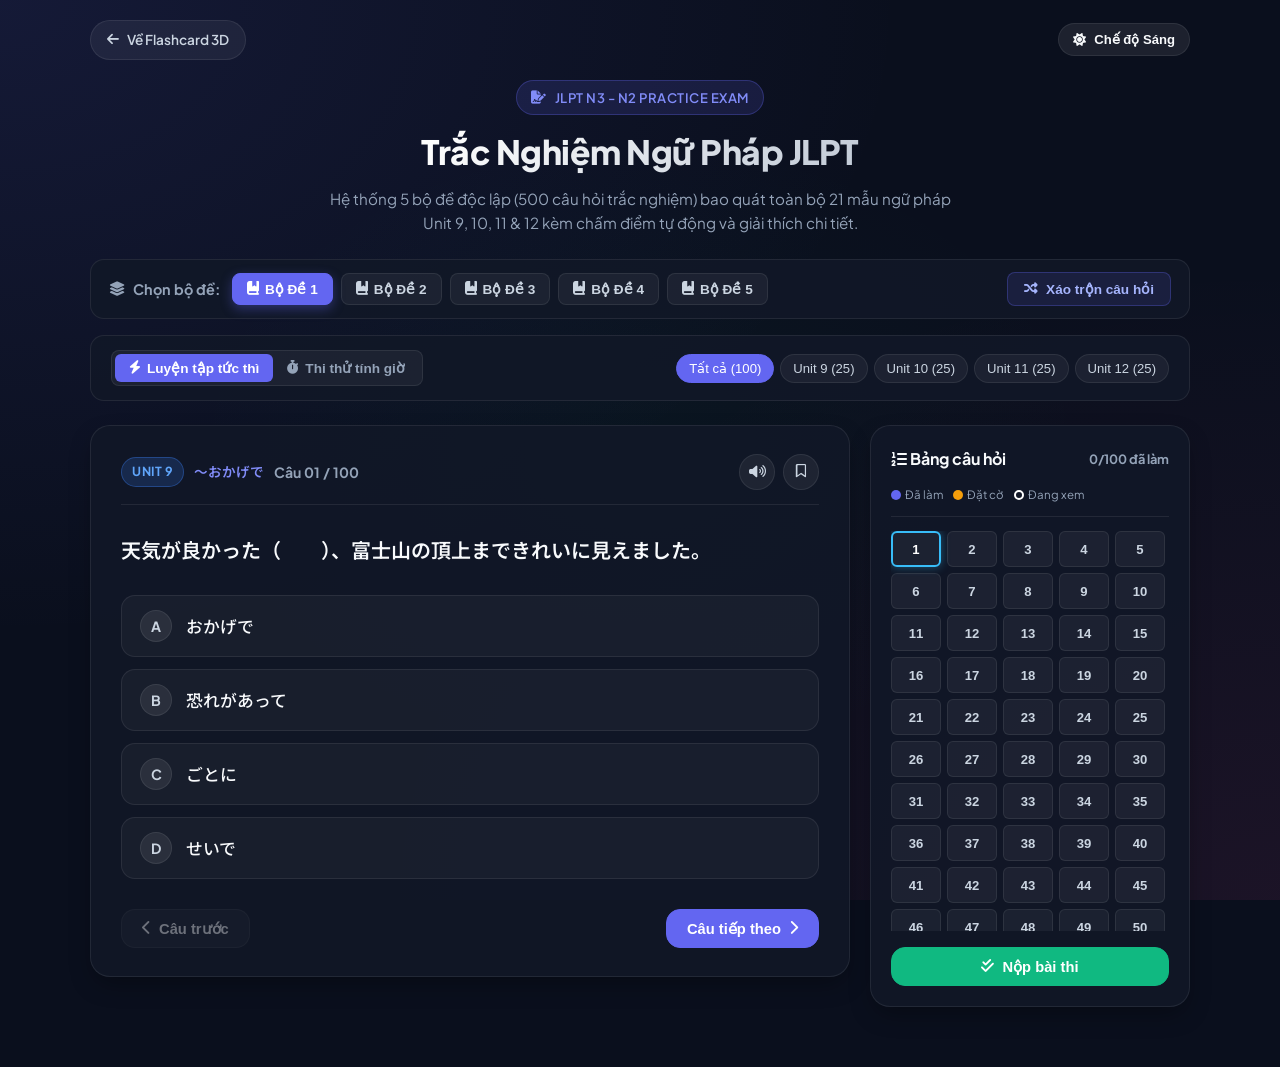
==== quiz.html @ 09f5c862 "Initial commit: JLPT Grammar Flashcards and Quiz App with 5 sets" ====
<!DOCTYPE html>
<html lang="vi">
<head>
  <meta charset="UTF-8">
  <meta name="viewport" content="width=device-width, initial-scale=1.0">
  <title>Trắc Nghiệm 100 Câu Ngữ Pháp Tiếng Nhật (Unit 9 - 12)</title>
  <meta name="description" content="Hệ thống 100 câu hỏi trắc nghiệm ngữ pháp tiếng Nhật JLPT Unit 9, 10, 11, 12 kèm giải thích chi tiết, dịch nghĩa và chấm điểm thi thử.">
  
  <!-- Google Fonts -->
  <link rel="preconnect" href="https://fonts.googleapis.com">
  <link rel="preconnect" href="https://fonts.gstatic.com" crossorigin>
  <link href="https://fonts.googleapis.com/css2?family=Noto+Sans+JP:wght@400;500;700&family=Plus+Jakarta+Sans:wght@400;500;600;700;800&display=swap" rel="stylesheet">
  
  <!-- FontAwesome Icons -->
  <link rel="stylesheet" href="https://cdnjs.cloudflare.com/ajax/libs/font-awesome/6.5.1/css/all.min.css">
  
  <link rel="stylesheet" href="quiz.css?v=1">
</head>
<body>
  <div class="app-container">
    <!-- Top Navigation Bar -->
    <nav class="top-nav">
      <a href="index.html" class="nav-link-btn" title="Quay lại ứng dụng Flashcard">
        <i class="fa-solid fa-arrow-left"></i> Về Flashcard 3D
      </a>
      <div class="nav-right">
        <button class="theme-toggle-btn" id="theme-toggle-btn" title="Chuyển đổi Chế độ Sáng / Tối (T)">
          <i class="fa-solid fa-sun" id="theme-icon"></i>
          <span id="theme-text">Chế độ Sáng</span>
        </button>
      </div>
    </nav>

    <!-- Header -->
    <header class="quiz-header">
      <div class="header-badge">
        <i class="fa-solid fa-file-signature"></i> JLPT N3 - N2 PRACTICE EXAM
      </div>
      <h1 class="app-title">Trắc Nghiệm Ngữ Pháp JLPT</h1>
      <p class="app-subtitle">Hệ thống 5 bộ đề độc lập (500 câu hỏi trắc nghiệm) bao quát toàn bộ 21 mẫu ngữ pháp Unit 9, 10, 11 & 12 kèm chấm điểm tự động và giải thích chi tiết.</p>
    </header>

    <!-- Thanh chọn Bộ Đề Thi (5 Bộ Đề) -->
    <section class="set-selection-bar" aria-label="Chọn bộ đề thi">
      <div class="set-group-left">
        <div class="set-label">
          <i class="fa-solid fa-layer-group"></i> Chọn bộ đề:
        </div>
        <div class="set-btn-group" id="set-btn-group">
          <button class="set-btn active" data-set="1"><i class="fa-solid fa-book-bookmark"></i> Bộ Đề 1</button>
          <button class="set-btn" data-set="2"><i class="fa-solid fa-book-bookmark"></i> Bộ Đề 2</button>
          <button class="set-btn" data-set="3"><i class="fa-solid fa-book-bookmark"></i> Bộ Đề 3</button>
          <button class="set-btn" data-set="4"><i class="fa-solid fa-book-bookmark"></i> Bộ Đề 4</button>
          <button class="set-btn" data-set="5"><i class="fa-solid fa-book-bookmark"></i> Bộ Đề 5</button>
        </div>
      </div>
      <button class="shuffle-btn" id="btn-shuffle-questions" title="Xáo trộn ngẫu nhiên thứ tự các câu hỏi trong bộ đề hiện tại">
        <i class="fa-solid fa-shuffle"></i> Xáo trộn câu hỏi
      </button>
    </section>

    <!-- Quiz Controls Panel -->
    <section class="quiz-controls" aria-label="Bảng điều khiển trắc nghiệm">
      <div class="mode-switches">
        <button class="mode-btn active" id="btn-mode-instant" title="Xem kết quả và giải thích ngay khi chọn đáp án">
          <i class="fa-solid fa-bolt"></i> Luyện tập tức thì
        </button>
        <button class="mode-btn" id="btn-mode-exam" title="Làm bài có tính giờ, nộp bài mới chấm điểm">
          <i class="fa-solid fa-stopwatch"></i> Thi thử tính giờ
        </button>
      </div>

      <div class="timer-box" id="timer-box" style="display: none;">
        <i class="fa-regular fa-clock"></i> <span id="timer-display">60:00</span>
      </div>

      <div class="unit-filter-group" id="unit-filter-group">
        <button class="filter-btn active" data-unit="all">Tất cả (100)</button>
        <button class="filter-btn" data-unit="Unit 9">Unit 9 (25)</button>
        <button class="filter-btn" data-unit="Unit 10">Unit 10 (25)</button>
        <button class="filter-btn" data-unit="Unit 11">Unit 11 (25)</button>
        <button class="filter-btn" data-unit="Unit 12">Unit 12 (25)</button>
      </div>
    </section>

    <!-- Main Quiz Area -->
    <main class="quiz-layout">
      <!-- Question Column -->
      <div class="question-card">
        <div class="question-header">
          <div class="q-meta">
            <span class="unit-badge u9" id="q-unit-badge">Unit 9</span>
            <span class="pattern-tag japanese-text" id="q-pattern-tag">〜ごとに</span>
            <span class="q-index-tag" id="q-index-display">Câu 01 / 100</span>
          </div>

          <div class="q-actions-top">
            <button class="icon-btn" id="q-speak-btn" title="Nghe câu hỏi tiếng Nhật">
              <i class="fa-solid fa-volume-high"></i>
            </button>
            <button class="icon-btn" id="q-flag-btn" title="Đánh dấu câu cần xem lại">
              <i class="fa-regular fa-bookmark"></i>
            </button>
          </div>
        </div>

        <!-- Nội dung câu hỏi -->
        <div class="question-body japanese-text" id="q-text">
          オリンピックは４年（　　）開催される世界的なスポーツの祭典です。
        </div>

        <!-- Danh sách 4 đáp án -->
        <div class="options-grid" id="options-grid">
          <!-- Render động từ JS -->
        </div>

        <!-- Hộp giải thích (Hiển thị ở chế độ Luyện tập hoặc sau khi nộp bài) -->
        <div class="explanation-box" id="explanation-box">
          <div class="exp-badge" id="exp-badge">
            <i class="fa-solid fa-check"></i> Chính xác!
          </div>
          <div class="exp-translation" id="exp-translation">
            Dịch nghĩa câu...
          </div>
          <div class="exp-detail" id="exp-detail">
            Giải thích chi tiết ngữ pháp...
          </div>
        </div>

        <!-- Thanh chuyển câu -->
        <div class="question-nav-row">
          <button class="nav-btn" id="btn-prev-q">
            <i class="fa-solid fa-chevron-left"></i> Câu trước
          </button>
          <button class="nav-btn btn-submit" id="btn-finish-quiz" style="display: none;">
            <i class="fa-solid fa-paper-plane"></i> Nộp bài
          </button>
          <button class="nav-btn btn-primary" id="btn-next-q">
            Câu tiếp theo <i class="fa-solid fa-chevron-right"></i>
          </button>
        </div>
      </div>

      <!-- Sidebar: Bảng 100 câu hỏi -->
      <aside class="quiz-sidebar">
        <div class="sidebar-title">
          <span><i class="fa-solid fa-list-ol"></i> Bảng câu hỏi</span>
          <span class="palette-stats" id="palette-stats">0/100 đã làm</span>
        </div>

        <div class="palette-legend">
          <div class="legend-item"><div class="legend-dot answered"></div> Đã làm</div>
          <div class="legend-item"><div class="legend-dot flagged"></div> Đặt cờ</div>
          <div class="legend-item"><div class="legend-dot current"></div> Đang xem</div>
        </div>

        <div class="palette-grid" id="palette-grid">
          <!-- Render động 100 nút câu hỏi -->
        </div>

        <div style="margin-top: 16px;">
          <button class="nav-btn btn-submit" id="btn-sidebar-submit" style="width: 100%; justify-content: center;">
            <i class="fa-solid fa-check-double"></i> Nộp bài thi
          </button>
        </div>
      </aside>
    </main>
  </div>

  <!-- Modal Kết Quả Thi Thử -->
  <div class="modal-overlay" id="result-modal">
    <div class="modal-card">
      <div class="modal-icon"><i class="fa-solid fa-trophy"></i></div>
      <h2 class="modal-title">Kết Quả Bài Thi</h2>
      <p style="color: var(--text-muted);" id="modal-subtitle">Bạn đã hoàn thành bài thi trắc nghiệm ngữ pháp!</p>
      
      <div class="score-display" id="modal-score">85 / 100</div>
      <div style="font-weight: 700; color: var(--success); font-size: 1.1rem;" id="modal-rating">Xuất sắc!</div>

      <div class="score-breakdown">
        <div class="breakdown-item" id="breakdown-u9">Unit 9: 22/25</div>
        <div class="breakdown-item" id="breakdown-u10">Unit 10: 23/25</div>
        <div class="breakdown-item" id="breakdown-u11">Unit 11: 20/25</div>
        <div class="breakdown-item" id="breakdown-u12">Unit 12: 20/25</div>
      </div>

      <div class="modal-actions">
        <button class="nav-btn btn-primary" id="btn-review-answers">
          <i class="fa-solid fa-magnifying-glass"></i> Xem lại đáp án
        </button>
        <button class="nav-btn" id="btn-retake-quiz">
          <i class="fa-solid fa-rotate-right"></i> Làm lại bài thi
        </button>
      </div>
    </div>
  </div>

  <!-- Toast Thông Báo -->
  <div class="toast" id="toast"></div>

  <!-- Scripts -->
  <script src="quiz_data.js"></script>
  <script src="quiz.js"></script>
</body>
</html>
---- quiz.css ----
/* ==========================================================================
   CSS Cho Trang Trắc Nghiệm 100 Câu Ngữ Pháp Tiếng Nhật (Unit 9 - 12)
   Đồng bộ Dark & Light Mode, thiết kế hiện đại, tương thích mobile & desktop
   ========================================================================== */

:root {
  --bg-primary: #0a0f1d;
  --bg-secondary: #111827;
  --bg-card: rgba(17, 24, 39, 0.9);
  --border-color: rgba(255, 255, 255, 0.08);
  --border-glow: rgba(99, 102, 241, 0.25);
  
  --text-main: #f8fafc;
  --text-muted: #94a3b8;
  --text-sub: #cbd5e1;
  
  --primary: #6366f1;
  --primary-light: #818cf8;
  --primary-dark: #4f46e5;
  --accent: #38bdf8;
  
  --success: #10b981;
  --success-bg: rgba(16, 185, 129, 0.15);
  --warning: #f59e0b;
  --danger: #ef4444;
  --danger-bg: rgba(239, 68, 68, 0.15);
  
  --u9-color: #3b82f6;
  --u10-color: #10b981;
  --u11-color: #f59e0b;
  --u12-color: #ec4899;

  --shadow-sm: 0 4px 6px -1px rgba(0, 0, 0, 0.2);
  --shadow-md: 0 10px 25px -5px rgba(0, 0, 0, 0.35);
  
  --radius-sm: 8px;
  --radius-md: 14px;
  --radius-lg: 20px;
}

/* Light Theme Variables */
[data-theme="light"] {
  --bg-primary: #f8fafc;
  --bg-secondary: #ffffff;
  --bg-card: rgba(255, 255, 255, 0.98);
  --border-color: rgba(15, 23, 42, 0.1);
  --border-glow: rgba(99, 102, 241, 0.15);
  
  --text-main: #0f172a;
  --text-muted: #64748b;
  --text-sub: #334155;
  
  --shadow-sm: 0 4px 6px -1px rgba(0, 0, 0, 0.05);
  --shadow-md: 0 10px 25px -5px rgba(0, 0, 0, 0.08);
  --success-bg: rgba(16, 185, 129, 0.12);
  --danger-bg: rgba(239, 68, 68, 0.12);
}

* {
  margin: 0;
  padding: 0;
  box-sizing: border-box;
}

body {
  font-family: 'Plus Jakarta Sans', -apple-system, BlinkMacSystemFont, 'Segoe UI', Roboto, sans-serif;
  background-color: var(--bg-primary);
  background-image: 
    radial-gradient(at 0% 0%, rgba(99, 102, 241, 0.12) 0px, transparent 50%),
    radial-gradient(at 100% 100%, rgba(236, 72, 153, 0.08) 0px, transparent 50%),
    radial-gradient(at 50% 50%, rgba(16, 185, 129, 0.04) 0px, transparent 50%);
  background-attachment: fixed;
  color: var(--text-main);
  min-height: 100vh;
  line-height: 1.6;
  padding: 20px 16px 60px;
  transition: background-color 0.3s ease, color 0.3s ease;
}

.japanese-text {
  font-family: 'Noto Sans JP', 'Hiragino Kaku Gothic ProN', 'Yu Gothic', sans-serif;
}

.app-container {
  max-width: 1100px;
  margin: 0 auto;
}

/* Header & Top Bar */
.top-nav {
  display: flex;
  align-items: center;
  justify-content: space-between;
  margin-bottom: 20px;
}

.nav-link-btn {
  display: inline-flex;
  align-items: center;
  gap: 8px;
  background: rgba(255, 255, 255, 0.06);
  border: 1px solid var(--border-color);
  color: var(--text-sub);
  text-decoration: none;
  padding: 8px 16px;
  border-radius: 999px;
  font-size: 0.85rem;
  font-weight: 600;
  transition: all 0.2s ease;
}

.nav-link-btn:hover {
  background: rgba(255, 255, 255, 0.12);
  color: #fff;
  transform: translateX(-2px);
}

.nav-right {
  display: flex;
  align-items: center;
  gap: 10px;
}

.theme-toggle-btn {
  background: rgba(255, 255, 255, 0.08);
  border: 1px solid var(--border-color);
  color: var(--text-main);
  padding: 8px 14px;
  border-radius: 999px;
  font-size: 0.82rem;
  font-weight: 600;
  cursor: pointer;
  display: inline-flex;
  align-items: center;
  gap: 8px;
  transition: all 0.2s ease;
}

.theme-toggle-btn:hover {
  background: rgba(255, 255, 255, 0.15);
  border-color: var(--primary-light);
}

/* App Header */
.quiz-header {
  text-align: center;
  margin-bottom: 24px;
}

.header-badge {
  display: inline-flex;
  align-items: center;
  gap: 8px;
  background: rgba(99, 102, 241, 0.15);
  border: 1px solid rgba(99, 102, 241, 0.3);
  padding: 6px 14px;
  border-radius: 999px;
  font-size: 0.82rem;
  font-weight: 600;
  color: var(--primary-light);
  letter-spacing: 0.5px;
  margin-bottom: 10px;
}

.app-title {
  font-size: 2.1rem;
  font-weight: 800;
  letter-spacing: -0.5px;
  background: linear-gradient(135deg, #ffffff 30%, #94a3b8 100%);
  -webkit-background-clip: text;
  -webkit-text-fill-color: transparent;
  margin-bottom: 8px;
}

[data-theme="light"] .app-title {
  background: linear-gradient(135deg, #0f172a 30%, #334155 100%);
  -webkit-background-clip: text;
  -webkit-text-fill-color: transparent;
}

.app-subtitle {
  color: var(--text-muted);
  font-size: 0.95rem;
  max-width: 650px;
  margin: 0 auto;
}

/* Set Selection Bar */
.set-selection-bar {
  display: flex;
  align-items: center;
  justify-content: space-between;
  flex-wrap: wrap;
  gap: 12px;
  background: var(--bg-card);
  border: 1px solid var(--border-color);
  padding: 12px 18px;
  border-radius: var(--radius-md);
  margin-bottom: 16px;
}

.set-label {
  font-size: 0.9rem;
  font-weight: 700;
  color: var(--text-muted);
  display: flex;
  align-items: center;
  gap: 8px;
}

.set-btn-group {
  display: flex;
  flex-wrap: wrap;
  gap: 8px;
}

.set-btn {
  background: rgba(255, 255, 255, 0.05);
  border: 1px solid var(--border-color);
  color: var(--text-sub);
  padding: 7px 14px;
  border-radius: var(--radius-sm);
  font-size: 0.85rem;
  font-weight: 600;
  cursor: pointer;
  display: inline-flex;
  align-items: center;
  gap: 6px;
  transition: all 0.2s ease;
}

.set-btn:hover {
  background: rgba(255, 255, 255, 0.12);
  color: #fff;
  transform: translateY(-1px);
}

.set-btn.active {
  background: var(--primary);
  border-color: var(--primary);
  color: #fff;
  box-shadow: 0 4px 12px rgba(99, 102, 241, 0.35);
}

[data-theme="light"] .set-btn {
  background: #ffffff;
  border-color: rgba(15, 23, 42, 0.12);
  color: #334155;
}

[data-theme="light"] .set-btn:hover {
  background: #f1f5f9;
  color: #0f172a;
}

[data-theme="light"] .set-btn.active {
  background: var(--primary) !important;
  color: #ffffff !important;
}

.set-group-left {
  display: flex;
  align-items: center;
  flex-wrap: wrap;
  gap: 12px;
}

.shuffle-btn {
  background: rgba(99, 102, 241, 0.12);
  border: 1px solid rgba(99, 102, 241, 0.3);
  color: #a5b4fc;
  padding: 8px 16px;
  border-radius: var(--radius-sm);
  font-size: 0.85rem;
  font-weight: 600;
  cursor: pointer;
  display: inline-flex;
  align-items: center;
  gap: 8px;
  transition: all 0.2s ease;
}

.shuffle-btn:hover {
  background: var(--primary);
  border-color: var(--primary);
  color: #ffffff;
  transform: translateY(-1px);
  box-shadow: 0 4px 12px rgba(99, 102, 241, 0.35);
}

.shuffle-btn:active {
  transform: translateY(0);
}

[data-theme="light"] .shuffle-btn {
  background: rgba(79, 70, 229, 0.08);
  border-color: rgba(79, 70, 229, 0.25);
  color: #4f46e5;
}

[data-theme="light"] .shuffle-btn:hover {
  background: #4f46e5;
  color: #ffffff;
}

/* Controls Panel */
.quiz-controls {
  display: flex;
  flex-wrap: wrap;
  align-items: center;
  justify-content: space-between;
  gap: 12px;
  background: var(--bg-card);
  border: 1px solid var(--border-color);
  padding: 14px 20px;
  border-radius: var(--radius-md);
  margin-bottom: 24px;
}

.mode-switches {
  display: flex;
  background: rgba(255, 255, 255, 0.05);
  border: 1px solid var(--border-color);
  border-radius: var(--radius-sm);
  padding: 3px;
}

.mode-btn {
  background: transparent;
  border: none;
  color: var(--text-muted);
  padding: 6px 14px;
  border-radius: 6px;
  font-size: 0.85rem;
  font-weight: 600;
  cursor: pointer;
  display: inline-flex;
  align-items: center;
  gap: 6px;
  transition: all 0.2s ease;
}

.mode-btn.active {
  background: var(--primary);
  color: #fff;
}

.timer-box {
  display: inline-flex;
  align-items: center;
  gap: 8px;
  font-size: 1.05rem;
  font-weight: 700;
  color: var(--warning);
  background: rgba(245, 158, 11, 0.12);
  border: 1px solid rgba(245, 158, 11, 0.3);
  padding: 6px 14px;
  border-radius: 999px;
  font-variant-numeric: tabular-nums;
}

.unit-filter-group {
  display: flex;
  flex-wrap: wrap;
  gap: 6px;
}

.filter-btn {
  background: rgba(255, 255, 255, 0.05);
  border: 1px solid var(--border-color);
  color: var(--text-sub);
  padding: 6px 12px;
  border-radius: 999px;
  font-size: 0.82rem;
  font-weight: 500;
  cursor: pointer;
  transition: all 0.2s ease;
}

.filter-btn:hover {
  background: rgba(255, 255, 255, 0.1);
  color: #fff;
}

.filter-btn.active {
  background: var(--primary);
  border-color: var(--primary);
  color: #fff;
}

/* Quiz Main Layout (2 Columns on Desktop) */
.quiz-layout {
  display: grid;
  grid-template-columns: 1fr 320px;
  gap: 20px;
  align-items: start;
}

/* Question Card */
.question-card {
  background: var(--bg-card);
  border: 1px solid var(--border-color);
  border-radius: var(--radius-lg);
  padding: 28px 30px;
  box-shadow: var(--shadow-md);
  display: flex;
  flex-direction: column;
  gap: 20px;
}

.question-header {
  display: flex;
  justify-content: space-between;
  align-items: center;
  border-bottom: 1px solid var(--border-color);
  padding-bottom: 14px;
}

.q-meta {
  display: flex;
  align-items: center;
  gap: 10px;
}

.unit-badge {
  display: inline-flex;
  align-items: center;
  padding: 4px 10px;
  border-radius: 999px;
  font-size: 0.78rem;
  font-weight: 700;
  text-transform: uppercase;
  letter-spacing: 0.5px;
}

.unit-badge.u9 { background: rgba(59, 130, 246, 0.18); color: #60a5fa; border: 1px solid rgba(59, 130, 246, 0.35); }
.unit-badge.u10 { background: rgba(16, 185, 129, 0.18); color: #34d399; border: 1px solid rgba(16, 185, 129, 0.35); }
.unit-badge.u11 { background: rgba(245, 158, 11, 0.18); color: #fbbf24; border: 1px solid rgba(245, 158, 11, 0.35); }
.unit-badge.u12 { background: rgba(236, 72, 153, 0.18); color: #f472b6; border: 1px solid rgba(236, 72, 153, 0.35); }

[data-theme="light"] .unit-badge.u9 { background: #eff6ff; color: #1d4ed8; border-color: #bfdbfe; }
[data-theme="light"] .unit-badge.u10 { background: #ecfdf5; color: #047857; border-color: #a7f3d0; }
[data-theme="light"] .unit-badge.u11 { background: #fffbeb; color: #b45309; border-color: #fde68a; }
[data-theme="light"] .unit-badge.u12 { background: #fdf2f8; color: #be185d; border-color: #fbcfe8; }

.pattern-tag {
  font-size: 0.85rem;
  color: var(--primary-light);
  font-weight: 600;
}

.q-index-tag {
  font-size: 0.88rem;
  font-weight: 700;
  color: var(--text-muted);
}

.q-actions-top {
  display: flex;
  align-items: center;
  gap: 8px;
}

.icon-btn {
  background: rgba(255, 255, 255, 0.06);
  border: 1px solid var(--border-color);
  color: var(--text-sub);
  width: 36px;
  height: 36px;
  border-radius: 50%;
  display: inline-flex;
  align-items: center;
  justify-content: center;
  cursor: pointer;
  transition: all 0.2s ease;
}

.icon-btn:hover {
  background: var(--primary);
  color: #fff;
  transform: scale(1.08);
}

.icon-btn.is-flagged {
  background: var(--warning);
  color: #fff;
  border-color: var(--warning);
}

/* Question Content */
.question-body {
  font-size: 1.25rem;
  font-weight: 600;
  color: var(--text-main);
  line-height: 1.7;
  padding: 8px 0;
}

/* Options Grid */
.options-grid {
  display: flex;
  flex-direction: column;
  gap: 12px;
}

.option-item {
  display: flex;
  align-items: center;
  gap: 14px;
  background: rgba(255, 255, 255, 0.035);
  border: 1.5px solid var(--border-color);
  border-radius: var(--radius-md);
  padding: 14px 18px;
  cursor: pointer;
  transition: all 0.2s ease;
  user-select: none;
}

.option-item:hover {
  background: rgba(255, 255, 255, 0.08);
  border-color: rgba(99, 102, 241, 0.4);
  transform: translateX(4px);
}

.option-key {
  width: 32px;
  height: 32px;
  border-radius: 50%;
  background: rgba(255, 255, 255, 0.08);
  border: 1px solid var(--border-color);
  display: flex;
  align-items: center;
  justify-content: center;
  font-size: 0.88rem;
  font-weight: 700;
  color: var(--text-sub);
  flex-shrink: 0;
  transition: all 0.2s ease;
}

.option-text {
  font-size: 1.05rem;
  font-weight: 500;
  color: var(--text-main);
  flex-grow: 1;
}

/* States for Options */
.option-item.selected {
  background: rgba(99, 102, 241, 0.15);
  border-color: var(--primary);
}

.option-item.selected .option-key {
  background: var(--primary);
  color: #fff;
  border-color: var(--primary);
}

.option-item.correct {
  background: var(--success-bg) !important;
  border-color: var(--success) !important;
}

.option-item.correct .option-key {
  background: var(--success) !important;
  color: #fff !important;
  border-color: var(--success) !important;
}

.option-item.wrong {
  background: var(--danger-bg) !important;
  border-color: var(--danger) !important;
}

.option-item.wrong .option-key {
  background: var(--danger) !important;
  color: #fff !important;
  border-color: var(--danger) !important;
}

/* Explanation Box (Instant Mode & Review) */
.explanation-box {
  display: none;
  background: rgba(255, 255, 255, 0.03);
  border: 1px solid var(--border-color);
  border-radius: var(--radius-md);
  padding: 16px 20px;
  animation: fadeIn 0.3s ease;
}

.explanation-box.show {
  display: block;
}

.exp-badge {
  display: inline-flex;
  align-items: center;
  gap: 6px;
  font-size: 0.8rem;
  font-weight: 700;
  padding: 4px 10px;
  border-radius: 999px;
  margin-bottom: 8px;
}

.exp-badge.correct {
  background: var(--success-bg);
  color: var(--success);
}

.exp-badge.wrong {
  background: var(--danger-bg);
  color: var(--danger);
}

.exp-translation {
  font-size: 0.95rem;
  color: var(--text-sub);
  font-style: italic;
  margin-bottom: 8px;
  border-left: 2px solid var(--primary);
  padding-left: 10px;
}

.exp-detail {
  font-size: 0.92rem;
  color: var(--text-main);
  line-height: 1.6;
}

/* Navigation Row */
.question-nav-row {
  display: flex;
  align-items: center;
  justify-content: space-between;
  margin-top: 10px;
}

.nav-btn {
  background: rgba(255, 255, 255, 0.06);
  border: 1px solid var(--border-color);
  color: var(--text-main);
  padding: 10px 20px;
  border-radius: var(--radius-md);
  font-size: 0.92rem;
  font-weight: 600;
  cursor: pointer;
  display: inline-flex;
  align-items: center;
  gap: 8px;
  transition: all 0.2s ease;
}

.nav-btn:hover:not(:disabled) {
  background: rgba(255, 255, 255, 0.12);
  transform: translateY(-2px);
}

.nav-btn:disabled {
  opacity: 0.4;
  cursor: not-allowed;
}

.nav-btn.btn-primary {
  background: var(--primary) !important;
  border-color: var(--primary) !important;
  color: #fff !important;
}

.nav-btn.btn-submit {
  background: var(--success) !important;
  border-color: var(--success) !important;
  color: #fff !important;
}

/* Sidebar: Palette of 100 questions */
.quiz-sidebar {
  background: var(--bg-card);
  border: 1px solid var(--border-color);
  border-radius: var(--radius-lg);
  padding: 20px;
  box-shadow: var(--shadow-md);
  position: sticky;
  top: 20px;
}

.sidebar-title {
  font-size: 1rem;
  font-weight: 700;
  margin-bottom: 14px;
  display: flex;
  justify-content: space-between;
  align-items: center;
}

.palette-stats {
  font-size: 0.8rem;
  color: var(--text-muted);
}

.palette-legend {
  display: flex;
  flex-wrap: wrap;
  gap: 10px;
  font-size: 0.72rem;
  color: var(--text-muted);
  margin-bottom: 14px;
  padding-bottom: 12px;
  border-bottom: 1px solid var(--border-color);
}

.legend-item {
  display: flex;
  align-items: center;
  gap: 4px;
}

.legend-dot {
  width: 10px;
  height: 10px;
  border-radius: 50%;
}

.legend-dot.answered { background: var(--primary); }
.legend-dot.flagged { background: var(--warning); }
.legend-dot.current { border: 2px solid #fff; background: transparent; }

.palette-grid {
  display: grid;
  grid-template-columns: repeat(5, 1fr);
  gap: 6px;
  max-height: 400px;
  overflow-y: auto;
  padding-right: 4px;
}

.palette-grid::-webkit-scrollbar {
  width: 5px;
}
.palette-grid::-webkit-scrollbar-thumb {
  background: rgba(255, 255, 255, 0.15);
  border-radius: 999px;
}

.palette-btn {
  height: 36px;
  background: rgba(255, 255, 255, 0.05);
  border: 1px solid var(--border-color);
  color: var(--text-sub);
  border-radius: 6px;
  font-size: 0.82rem;
  font-weight: 600;
  cursor: pointer;
  display: flex;
  align-items: center;
  justify-content: center;
  transition: all 0.15s ease;
  position: relative;
}

.palette-btn:hover {
  background: rgba(255, 255, 255, 0.15);
  color: #fff;
}

.palette-btn.current {
  border: 2px solid var(--accent);
  color: #fff;
  font-weight: 700;
  box-shadow: 0 0 10px rgba(56, 189, 248, 0.4);
}

.palette-btn.answered {
  background: var(--primary);
  border-color: var(--primary);
  color: #fff;
}

.palette-btn.flagged::after {
  content: '';
  position: absolute;
  top: 2px;
  right: 2px;
  width: 6px;
  height: 6px;
  background: var(--warning);
  border-radius: 50%;
}

.palette-btn.correct {
  background: var(--success);
  border-color: var(--success);
  color: #fff;
}

.palette-btn.wrong {
  background: var(--danger);
  border-color: var(--danger);
  color: #fff;
}

/* Modal Result */
.modal-overlay {
  display: none;
  position: fixed;
  inset: 0;
  background: rgba(0, 0, 0, 0.75);
  backdrop-filter: blur(8px);
  z-index: 1000;
  align-items: center;
  justify-content: center;
  padding: 20px;
}

.modal-overlay.show {
  display: flex;
}

.modal-card {
  background: var(--bg-secondary);
  border: 1px solid var(--border-color);
  border-radius: var(--radius-lg);
  max-width: 550px;
  width: 100%;
  padding: 30px;
  text-align: center;
  box-shadow: var(--shadow-md);
  animation: zoomIn 0.3s ease;
}

.modal-icon {
  font-size: 3.5rem;
  color: var(--warning);
  margin-bottom: 12px;
}

.modal-title {
  font-size: 1.8rem;
  font-weight: 800;
  margin-bottom: 8px;
}

.score-display {
  font-size: 3.5rem;
  font-weight: 900;
  color: var(--accent);
  margin: 16px 0 8px;
}

.score-breakdown {
  display: grid;
  grid-template-columns: repeat(2, 1fr);
  gap: 10px;
  margin: 20px 0;
  text-align: left;
}

.breakdown-item {
  background: rgba(255, 255, 255, 0.03);
  border: 1px solid var(--border-color);
  padding: 10px 14px;
  border-radius: var(--radius-sm);
  font-size: 0.85rem;
}

.modal-actions {
  display: flex;
  gap: 10px;
  justify-content: center;
  margin-top: 20px;
}

/* Animations */
@keyframes fadeIn {
  from { opacity: 0; transform: translateY(-6px); }
  to { opacity: 1; transform: translateY(0); }
}

@keyframes zoomIn {
  from { opacity: 0; transform: scale(0.92); }
  to { opacity: 1; transform: scale(1); }
}

/* Responsive adjustments */
@media (max-width: 860px) {
  .quiz-layout {
    grid-template-columns: 1fr;
  }
  
  .quiz-sidebar {
    position: static;
  }
  
  .palette-grid {
    grid-template-columns: repeat(10, 1fr);
    max-height: 240px;
  }
  
  .app-title {
    font-size: 1.6rem;
  }
}

/* Toast Notification */
.toast {
  position: fixed;
  bottom: 24px;
  left: 50%;
  transform: translateX(-50%) translateY(30px);
  background: rgba(15, 23, 42, 0.95);
  backdrop-filter: blur(8px);
  color: #fff;
  border: 1px solid rgba(255, 255, 255, 0.15);
  box-shadow: 0 10px 25px rgba(0, 0, 0, 0.3);
  padding: 10px 20px;
  border-radius: 999px;
  font-size: 0.88rem;
  font-weight: 600;
  opacity: 0;
  pointer-events: none;
  transition: all 0.3s cubic-bezier(0.16, 1, 0.3, 1);
  z-index: 9999;
}

.toast.show {
  transform: translateX(-50%) translateY(0);
  opacity: 1;
  pointer-events: auto;
}

[data-theme="light"] .toast {
  background: rgba(255, 255, 255, 0.95);
  color: #0f172a;
  border-color: rgba(15, 23, 42, 0.15);
  box-shadow: 0 10px 25px rgba(0, 0, 0, 0.12);
}
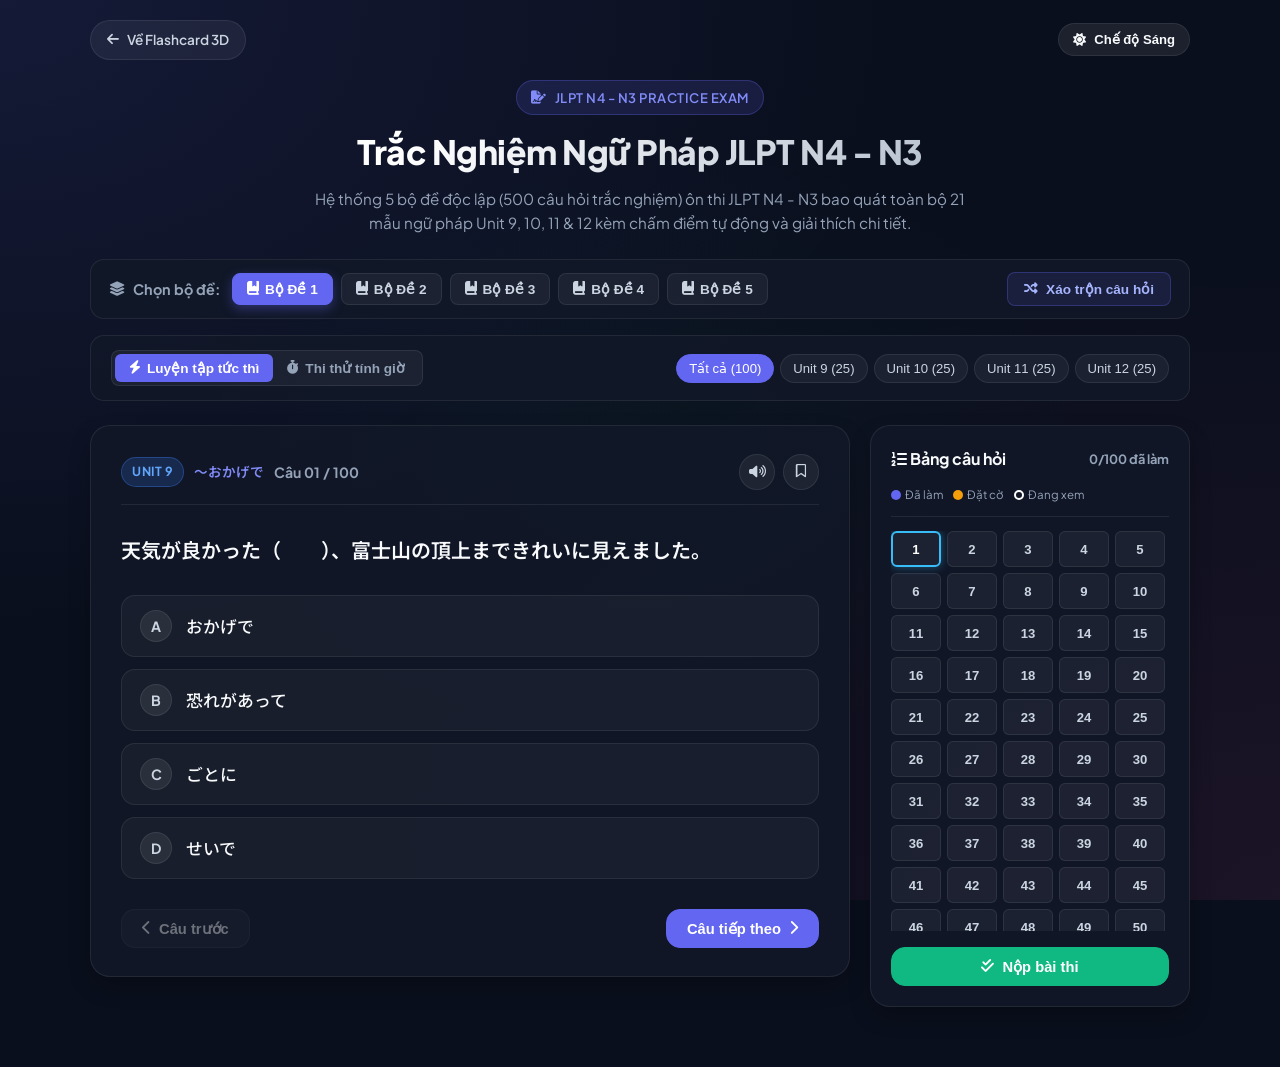
==== commit d68d28ef: "Update JLPT level designation to N4 - N3 across app and docs" ====
--- a/quiz.html
+++ b/quiz.html
@@ -3,8 +3,8 @@
 <head>
   <meta charset="UTF-8">
   <meta name="viewport" content="width=device-width, initial-scale=1.0">
-  <title>Trắc Nghiệm 100 Câu Ngữ Pháp Tiếng Nhật (Unit 9 - 12)</title>
-  <meta name="description" content="Hệ thống 100 câu hỏi trắc nghiệm ngữ pháp tiếng Nhật JLPT Unit 9, 10, 11, 12 kèm giải thích chi tiết, dịch nghĩa và chấm điểm thi thử.">
+  <title>Trắc Nghiệm Ngữ Pháp N4 - N3 (Unit 9 - 12)</title>
+  <meta name="description" content="Hệ thống 500 câu hỏi trắc nghiệm ngữ pháp tiếng Nhật JLPT N4 - N3 (Unit 9, 10, 11, 12) kèm giải thích chi tiết, dịch nghĩa và chấm điểm thi thử.">
   
   <!-- Google Fonts -->
   <link rel="preconnect" href="https://fonts.googleapis.com">
@@ -34,10 +34,10 @@
     <!-- Header -->
     <header class="quiz-header">
       <div class="header-badge">
-        <i class="fa-solid fa-file-signature"></i> JLPT N3 - N2 PRACTICE EXAM
-      </div>
-      <h1 class="app-title">Trắc Nghiệm Ngữ Pháp JLPT</h1>
-      <p class="app-subtitle">Hệ thống 5 bộ đề độc lập (500 câu hỏi trắc nghiệm) bao quát toàn bộ 21 mẫu ngữ pháp Unit 9, 10, 11 & 12 kèm chấm điểm tự động và giải thích chi tiết.</p>
+        <i class="fa-solid fa-file-signature"></i> JLPT N4 - N3 PRACTICE EXAM
+      </div>
+      <h1 class="app-title">Trắc Nghiệm Ngữ Pháp JLPT N4 - N3</h1>
+      <p class="app-subtitle">Hệ thống 5 bộ đề độc lập (500 câu hỏi trắc nghiệm) ôn thi JLPT N4 - N3 bao quát toàn bộ 21 mẫu ngữ pháp Unit 9, 10, 11 & 12 kèm chấm điểm tự động và giải thích chi tiết.</p>
     </header>
 
     <!-- Thanh chọn Bộ Đề Thi (5 Bộ Đề) -->
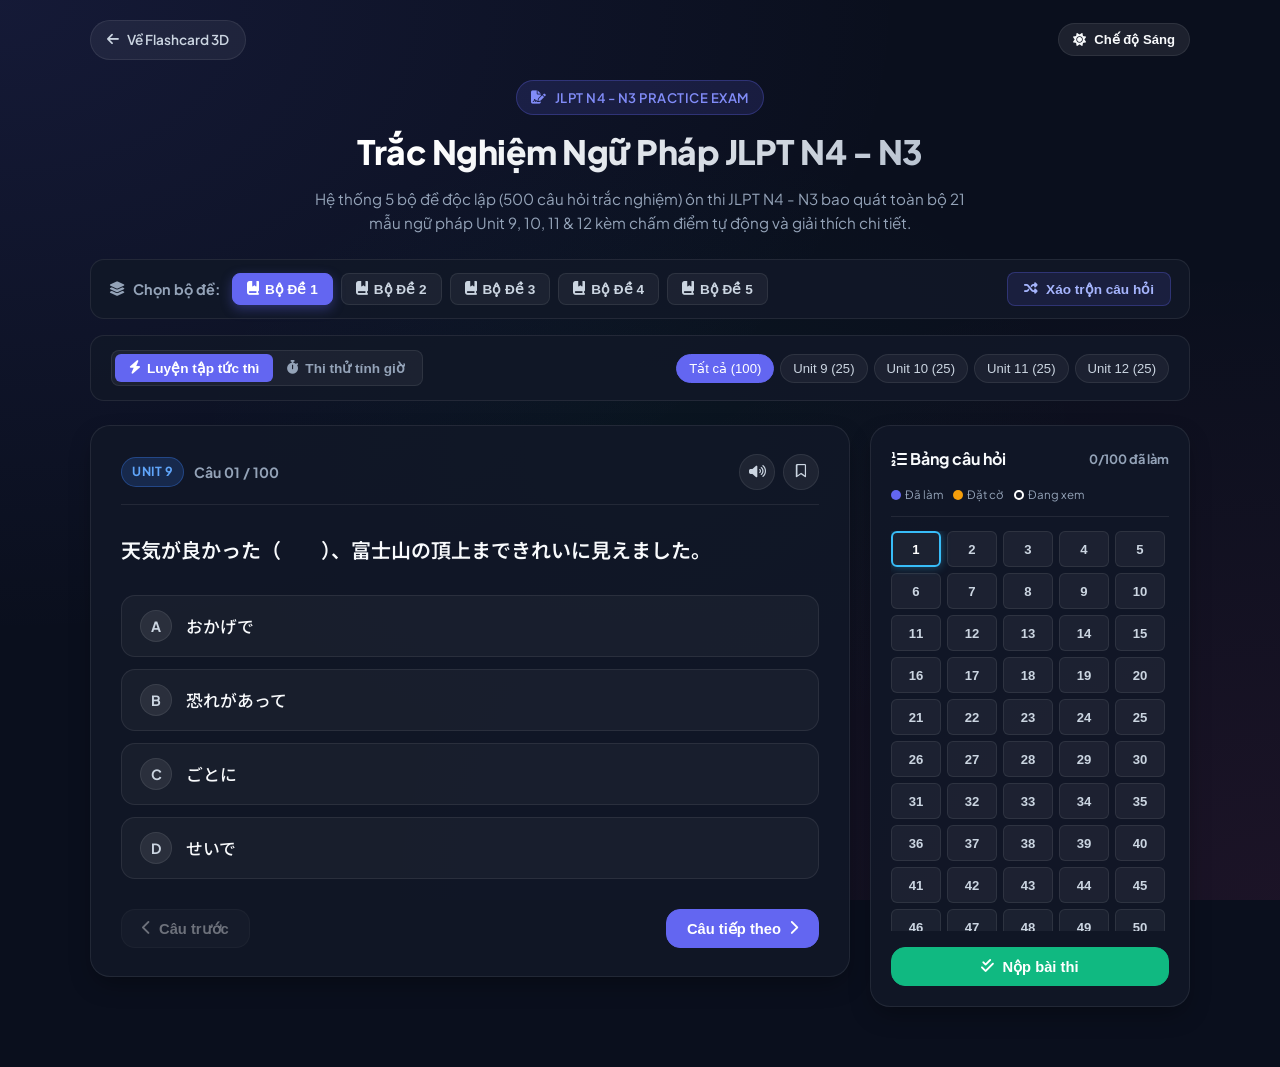
==== commit bf56ec49: "Hide grammar pattern tag until user selects an answer" ====
--- a/quiz.html
+++ b/quiz.html
@@ -90,7 +90,7 @@
         <div class="question-header">
           <div class="q-meta">
             <span class="unit-badge u9" id="q-unit-badge">Unit 9</span>
-            <span class="pattern-tag japanese-text" id="q-pattern-tag">〜ごとに</span>
+            <span class="pattern-tag japanese-text" id="q-pattern-tag" style="display: none;"></span>
             <span class="q-index-tag" id="q-index-display">Câu 01 / 100</span>
           </div>
 
--- a/quiz.css
+++ b/quiz.css
@@ -444,9 +444,22 @@
 [data-theme="light"] .unit-badge.u12 { background: #fdf2f8; color: #be185d; border-color: #fbcfe8; }
 
 .pattern-tag {
-  font-size: 0.85rem;
+  display: inline-flex;
+  align-items: center;
+  font-size: 0.82rem;
   color: var(--primary-light);
   font-weight: 600;
+  background: rgba(99, 102, 241, 0.15);
+  border: 1px solid rgba(99, 102, 241, 0.3);
+  padding: 3px 10px;
+  border-radius: 999px;
+  animation: fadeIn 0.3s cubic-bezier(0.16, 1, 0.3, 1);
+}
+
+[data-theme="light"] .pattern-tag {
+  color: #4f46e5;
+  background: rgba(79, 70, 229, 0.08);
+  border-color: rgba(79, 70, 229, 0.2);
 }
 
 .q-index-tag {
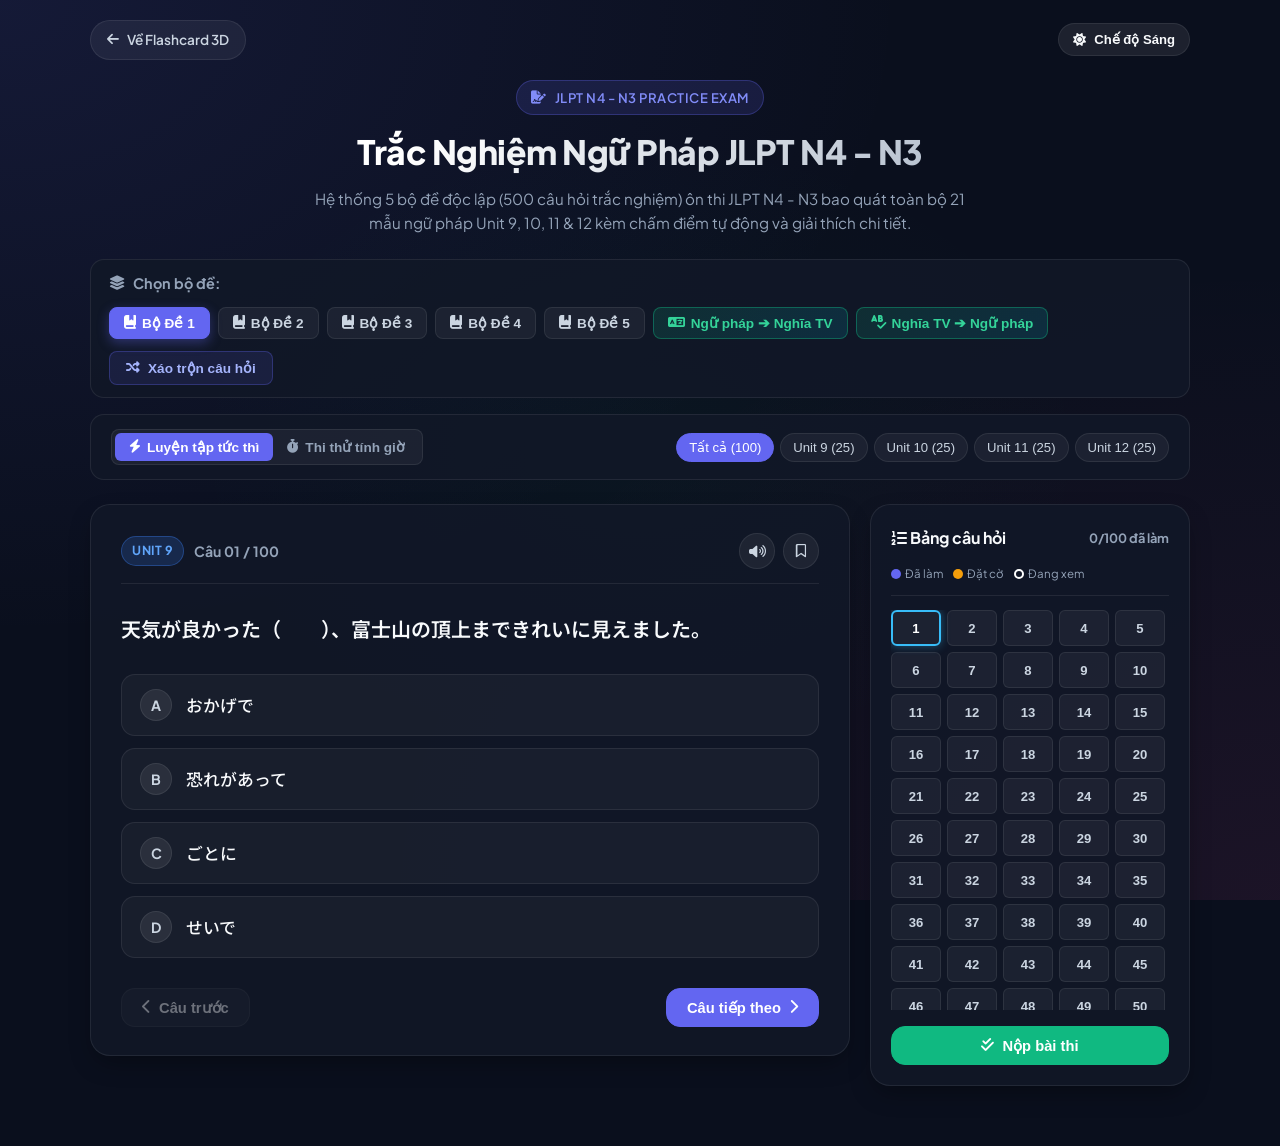
==== commit ec0b7126: "Add core grammar sets: Grammar to Vietnamese Meaning & Meaning to Grammar (84 questions)" ====
--- a/quiz.html
+++ b/quiz.html
@@ -52,6 +52,12 @@
           <button class="set-btn" data-set="3"><i class="fa-solid fa-book-bookmark"></i> Bộ Đề 3</button>
           <button class="set-btn" data-set="4"><i class="fa-solid fa-book-bookmark"></i> Bộ Đề 4</button>
           <button class="set-btn" data-set="5"><i class="fa-solid fa-book-bookmark"></i> Bộ Đề 5</button>
+          <button class="set-btn special-set-btn" data-set="grammar-to-meaning" title="Chuyên đề 21 ngữ pháp cốt lõi: Chọn nghĩa tiếng Việt chính xác (không cần dịch câu dài)">
+            <i class="fa-solid fa-language"></i> Ngữ pháp ➔ Nghĩa TV
+          </button>
+          <button class="set-btn special-set-btn" data-set="meaning-to-grammar" title="Chuyên đề 21 ngữ pháp cốt lõi: Chọn mẫu ngữ pháp tiếng Nhật từ nghĩa tiếng Việt">
+            <i class="fa-solid fa-spell-check"></i> Nghĩa TV ➔ Ngữ pháp
+          </button>
         </div>
       </div>
       <button class="shuffle-btn" id="btn-shuffle-questions" title="Xáo trộn ngẫu nhiên thứ tự các câu hỏi trong bộ đề hiện tại">
--- a/quiz.css
+++ b/quiz.css
@@ -258,6 +258,44 @@
   color: #ffffff !important;
 }
 
+/* Nút Chuyên Đề Ôn Ngữ Pháp Cốt Lõi */
+.set-btn.special-set-btn {
+  background: linear-gradient(135deg, rgba(16, 185, 129, 0.15), rgba(6, 182, 212, 0.15));
+  border: 1px solid rgba(16, 185, 129, 0.4);
+  color: #34d399;
+}
+
+.set-btn.special-set-btn:hover {
+  background: linear-gradient(135deg, rgba(16, 185, 129, 0.28), rgba(6, 182, 212, 0.28));
+  color: #6ee7b7;
+  border-color: #34d399;
+  transform: translateY(-1px);
+}
+
+.set-btn.special-set-btn.active {
+  background: linear-gradient(135deg, #059669, #0891b2) !important;
+  border-color: #059669 !important;
+  color: #ffffff !important;
+  box-shadow: 0 4px 14px rgba(16, 185, 129, 0.45);
+}
+
+[data-theme="light"] .set-btn.special-set-btn {
+  background: #ecfdf5;
+  border-color: #6ee7b7;
+  color: #047857;
+}
+
+[data-theme="light"] .set-btn.special-set-btn:hover {
+  background: #d1fae5;
+  color: #065f46;
+}
+
+[data-theme="light"] .set-btn.special-set-btn.active {
+  background: linear-gradient(135deg, #059669, #0891b2) !important;
+  border-color: #059669 !important;
+  color: #ffffff !important;
+}
+
 .set-group-left {
   display: flex;
   align-items: center;
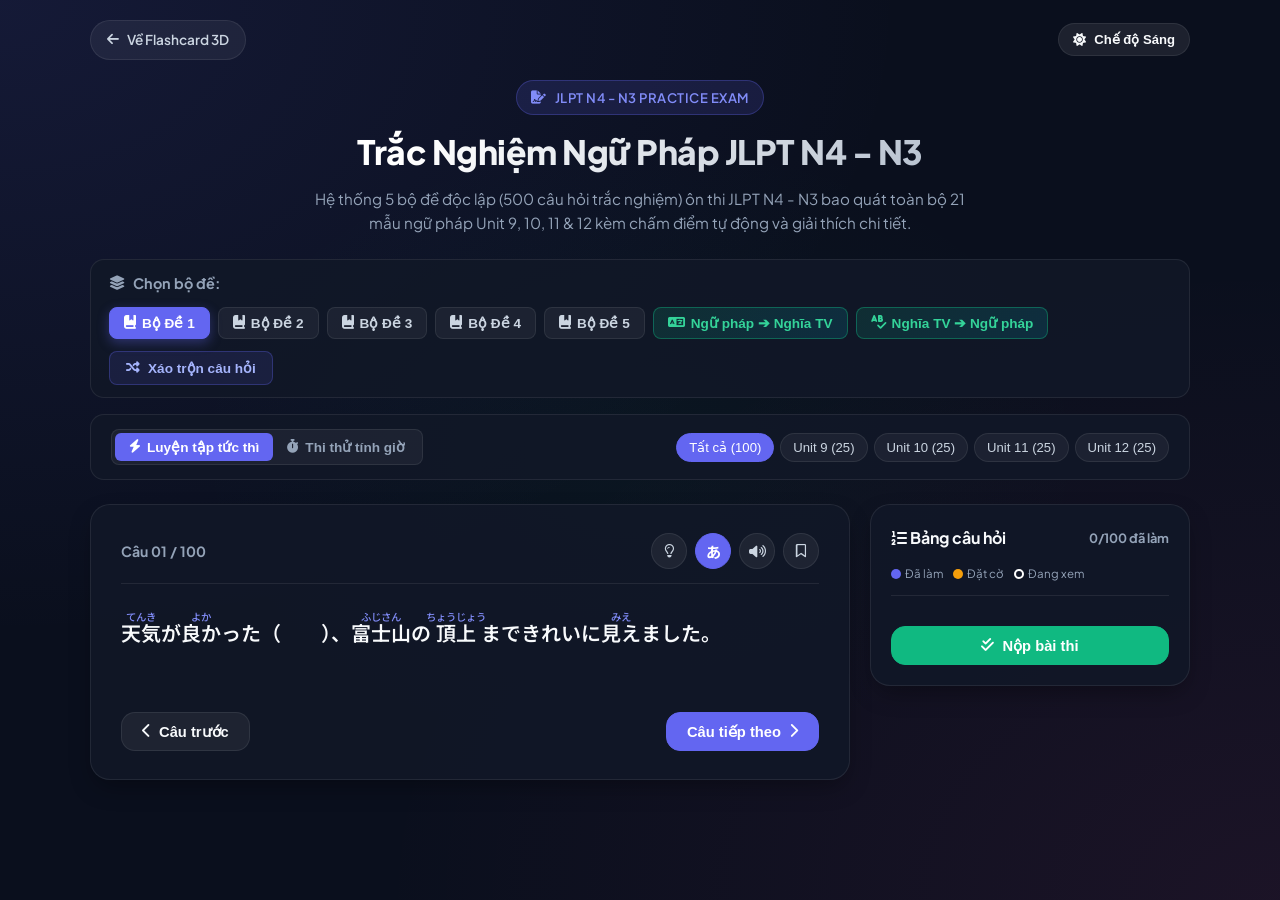
==== commit 6181d236: "Hide unit before answer, add ruby furigana and hint translation with blank" ====
--- a/quiz.html
+++ b/quiz.html
@@ -95,12 +95,18 @@
       <div class="question-card">
         <div class="question-header">
           <div class="q-meta">
-            <span class="unit-badge u9" id="q-unit-badge">Unit 9</span>
+            <span class="unit-badge u9" id="q-unit-badge" style="display: none;"></span>
             <span class="pattern-tag japanese-text" id="q-pattern-tag" style="display: none;"></span>
             <span class="q-index-tag" id="q-index-display">Câu 01 / 100</span>
           </div>
 
           <div class="q-actions-top">
+            <button class="icon-btn" id="q-hint-btn" title="Gợi ý nghĩa câu tiếng Việt (vẫn chừa chỗ trống)">
+              <i class="fa-regular fa-lightbulb"></i>
+            </button>
+            <button class="icon-btn active" id="q-furi-btn" title="Bật / Tắt Furigana trên Hán tự">
+              <span class="furi-icon-text">あ</span>
+            </button>
             <button class="icon-btn" id="q-speak-btn" title="Nghe câu hỏi tiếng Nhật">
               <i class="fa-solid fa-volume-high"></i>
             </button>
@@ -110,9 +116,17 @@
           </div>
         </div>
 
-        <!-- Nội dung câu hỏi -->
+        <!-- Nội dung câu hỏi (hỗ trợ Furigana thẻ ruby) -->
         <div class="question-body japanese-text" id="q-text">
-          オリンピックは４年（　　）開催される世界的なスポーツの祭典です。
+          <!-- Render động từ JS -->
+        </div>
+
+        <!-- Khung Gợi Ý Dịch Nghĩa Câu (Giữ chỗ trống) -->
+        <div class="hint-box" id="hint-box" style="display: none;">
+          <div class="hint-label">
+            <i class="fa-solid fa-lightbulb"></i> Gợi ý dịch câu:
+          </div>
+          <div class="hint-text" id="hint-text"></div>
         </div>
 
         <!-- Danh sách 4 đáp án -->
--- a/quiz.css
+++ b/quiz.css
@@ -538,13 +538,90 @@
   border-color: var(--warning);
 }
 
-/* Question Content */
+.icon-btn.active {
+  background: var(--primary);
+  color: #fff;
+  border-color: var(--primary);
+}
+
+.furi-icon-text {
+  font-family: 'Noto Sans JP', sans-serif;
+  font-weight: 700;
+  font-size: 0.95rem;
+  line-height: 1;
+}
+
+/* Question Content & Furigana */
 .question-body {
   font-size: 1.25rem;
   font-weight: 600;
   color: var(--text-main);
-  line-height: 1.7;
+  line-height: 2.1;
   padding: 8px 0;
+}
+
+ruby {
+  ruby-align: center;
+  ruby-position: over;
+}
+
+ruby rt {
+  font-size: 0.52em;
+  color: var(--primary-light, #818cf8);
+  user-select: none;
+  font-weight: 500;
+  line-height: 1;
+  transform: translateY(-2px);
+}
+
+[data-theme="light"] ruby rt {
+  color: #4f46e5;
+}
+
+/* Khi ẩn Furigana */
+.hide-furigana ruby rt {
+  display: none !important;
+}
+
+/* Hộp Gợi Ý Dịch Câu (Giữ Chỗ Trống) */
+.hint-box {
+  background: rgba(245, 158, 11, 0.08);
+  border: 1.5px dashed rgba(245, 158, 11, 0.45);
+  padding: 12px 18px;
+  border-radius: var(--radius-sm);
+  margin: 10px 0 16px;
+  animation: fadeIn 0.25s cubic-bezier(0.16, 1, 0.3, 1);
+}
+
+.hint-label {
+  font-size: 0.82rem;
+  font-weight: 700;
+  color: var(--warning, #f59e0b);
+  display: flex;
+  align-items: center;
+  gap: 6px;
+  margin-bottom: 5px;
+  text-transform: uppercase;
+  letter-spacing: 0.5px;
+}
+
+.hint-text {
+  font-size: 0.95rem;
+  color: var(--text-main);
+  line-height: 1.6;
+}
+
+[data-theme="light"] .hint-box {
+  background: #fffbeb;
+  border-color: #fcd34d;
+}
+
+[data-theme="light"] .hint-label {
+  color: #d97706;
+}
+
+[data-theme="light"] .hint-text {
+  color: #1e293b;
 }
 
 /* Options Grid */
